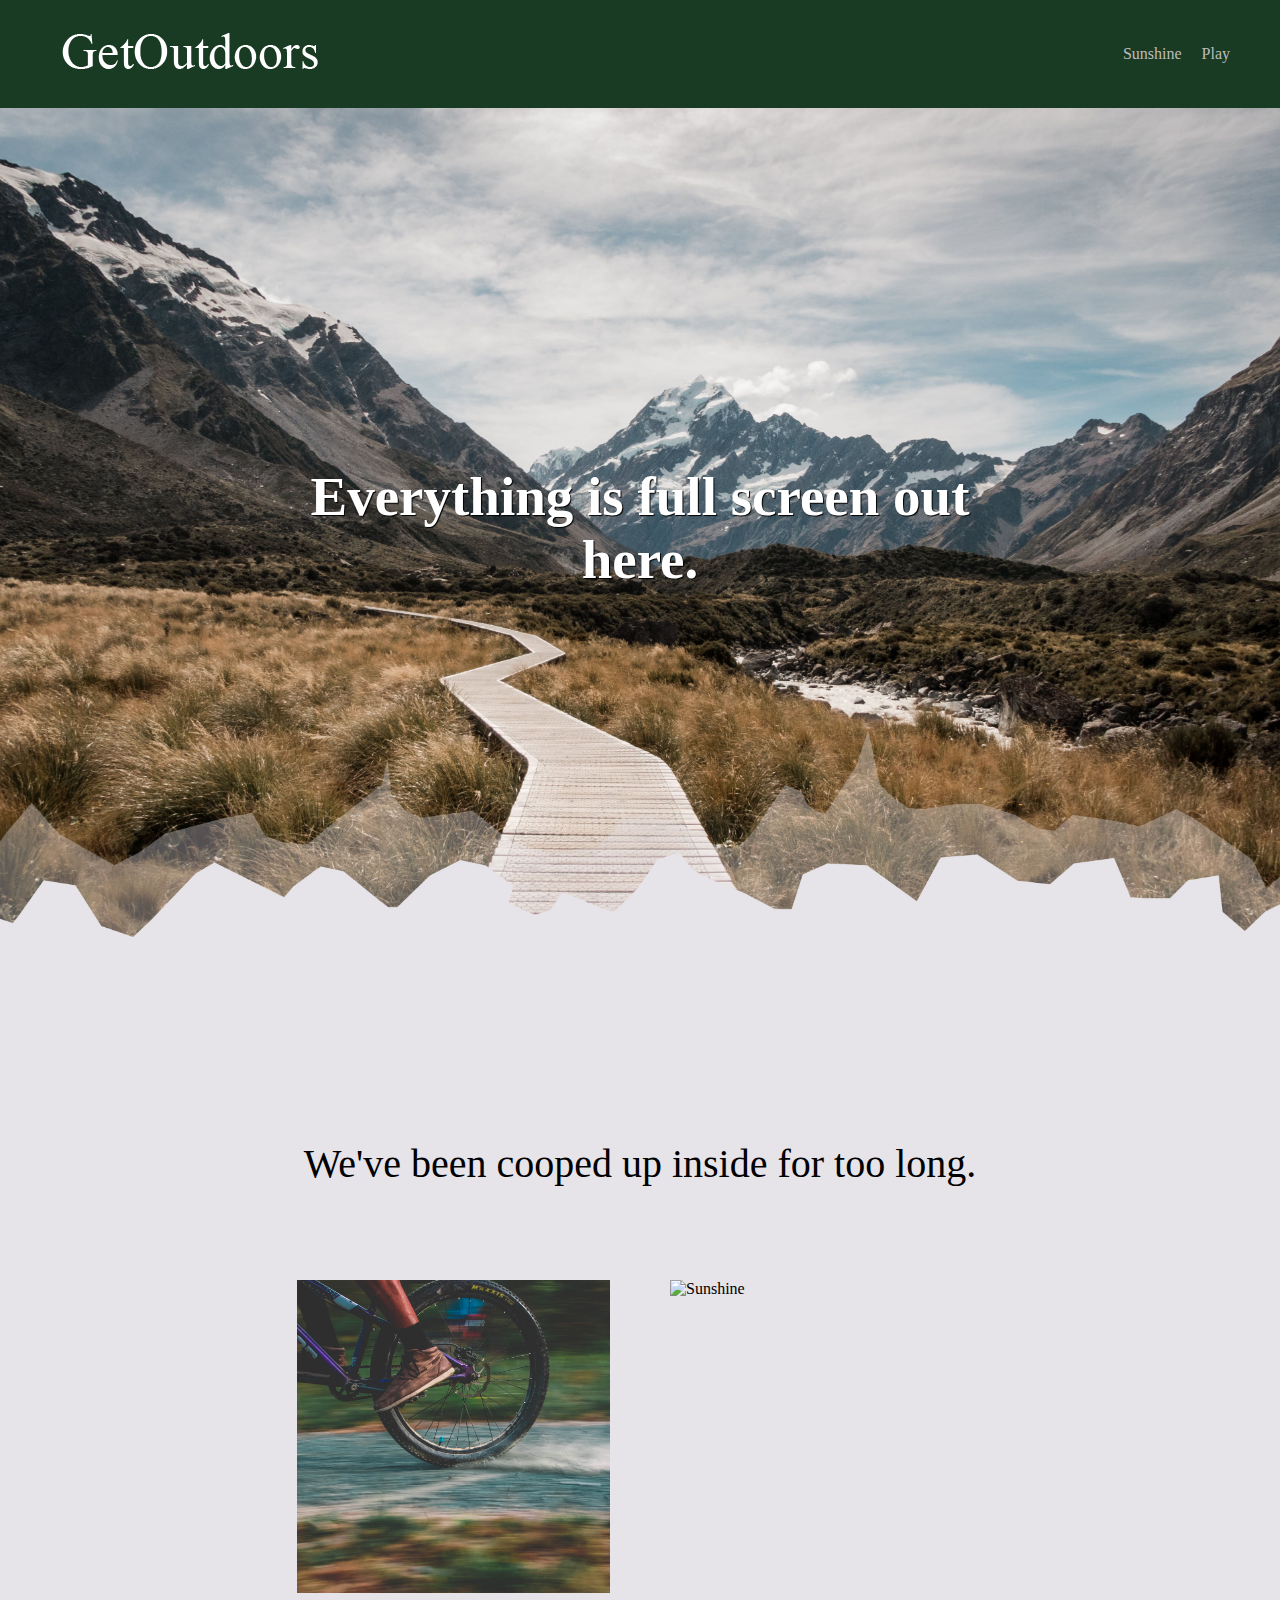
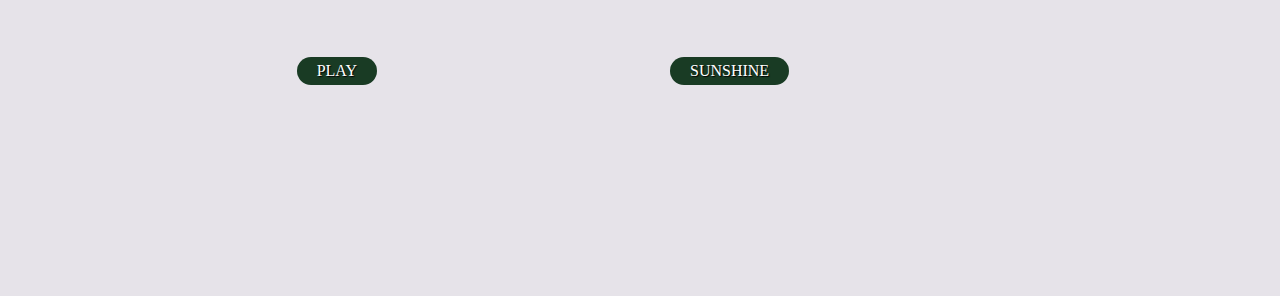
==== index.html @ 71cc0cac "first commit" ====
<!DOCTYPE html>
<html lang="en">
<!--  Head - invisible stuff!!  -->

<head>
    <title>Get Outdoors</title>

    <meta name="viewport" content="width=device-width, initial-scale=1.0">

    <link rel="stylesheet" href="css/style.css">

</head>

<body>
    <header class="pg-padding">
        <a href="index.html"><img src="images/GetOutdoors-logo5.png" alt="GetOutdoors"> </a>
        <nav class="primary-nav">
            <ul>
                <li><a href="sunshine.html">Sunshine</a></li>
                <li><a href="play.html">Play</a></li>
            </ul>
        </nav>
    </header>

    <main>
        <section class="feature pg-padding">
            <div></div>
            <div>

            </div>
            <div></div>
            <div></div>
            <div>
                <h3>Everything is full screen out here.</h3>
            </div>
        </section>

        <section class="pg-padding p3 cooped">
            <div>
                <p>We've been cooped up inside for too long.</p>
            </div>
            <div></div>
        </section>

        <section class="pg-padding options">
            <div></div>
            <div>
                <img src="images/play-iconNEW.png" alt="Play">
            </div>
            <div>
                <img src="images/sunshine-iconNEW.png" alt="Sunshine">
            </div>

            <div></div>
            <div></div>

            <div><a href="play.html" class="button button-green">PLAY</a>
            </div>

            <div><a href="sunshine.html" class="button button-green">SUNSHINE</a>
            </div>

            <div></div>

        </section>





    </main>
---- css/style.css ----
/* basic RULES*/

* {
    box-sizing: border-box;
}

body,
html {
    min-height: 100vh;
    margin: 0;
}

img {
    max-width: 100%;
}

/* end basic RULES*/


body {
    background: #E6E3E9;
}

header {
    background: black;
    position: fixed;
    z-index: 9;
    width: 100%;
    display: flex;
    justify-content: space-between;
    align-items: center;
    background: rgb(25, 59, 36);
}

.primary-nav ul {
    margin: 0;
    padding: 0;
    list-style: none;
    display: flex;
    justify-content: space-between;
}

.primary-nav ul li {
    padding-left: 20px;
}

.primary-nav ul a {
    color: rgb(189, 189, 189);
    text-decoration: none;
    display: inline-block;
    padding: 10px 0;
    border-bottom: 1px dotted transparent;
    transition: 1s;
}

.primary-nav ul a:hover,
.primary-nav ul a.active {
    border-bottom: 1px dotted white;
    color: white;
}

.primary-nav ul a.active {
    font-weight: bold;
}

.pg-padding {
    padding: 30px 50px;
}

.feature {
    height: 100vh;
    width: 100vw;
    background-image: url('../images/hero6.jpg');
    background-position: center;
    background-size: cover;
    display: grid;
    grid-template-columns: 1fr 3fr 1fr;
    grid-template-rows: 1fr 1fr 1fr;
    position: relative;
}

main {
    padding-top: 100px;
}

.play-header {
    background-image: url('../images/play-header.jpg');
    background-position: right;
    background-size: cover;
    text-align: center;
    display: grid;
    position: relative;
}

.sunshine-header {
    height: 25vh;
    width: 100vw;
    background-image: url('../images/sunshine-header.jpg');
    background-position: right;
    background-size: cover;
    text-align: center;
    display: grid;
    position: relative;
}

.play-images {
    display: grid;
    grid-template-columns: 1fr 1fr 1fr;
    grid-template-rows: 1fr 1fr;
    grid-gap: 20px;
}

.cooped {
    display: grid;
    grid-template-rows: 1fr 1fr;
    padding: 100px;
}

.options {
    display: grid;
    grid-template-columns: 1fr 2fr 2fr 1fr;
    grid-template-rows: 2fr 1fr;
    grid-gap: 60px;
    padding: 80px;
}

.button {
    color: white;
    text-decoration: none;
    padding: 5px 20px;
    border-radius: 15px;
    display: inline-block;
    transition: .5s rgb(25, 59, 36);
    text-shadow: 1px 1px 1px black;
    /* justify-content: center; */
}

.button-green {
    background: rgb(25, 59, 36);
    position: absolute;
}

.button-green:hover {
    background: grey;
    color: black;
}


/*  TYPOGRAPHY   */

h1 {
    color: black;
    text-align: center;
    font-size: 55px;
    font-style: normal;
    height: 50px;
}

h2 {
    color: white;
    text-align: center;
    font-size: 55px;
    font-style: normal;
    height: 50px;
}

h3 {
    color: white;
    text-align: center;
    font-size: 55px;
    font-style: normal;
    height: 50px;
    text-shadow: 1px 1px 1px black;

}

.p2 {
    color: white;
    font-size: 20px;
}

.p3 {
    text-align: center;
    font-size: 40px;
    font-style: normal;
    height: 50px;
}
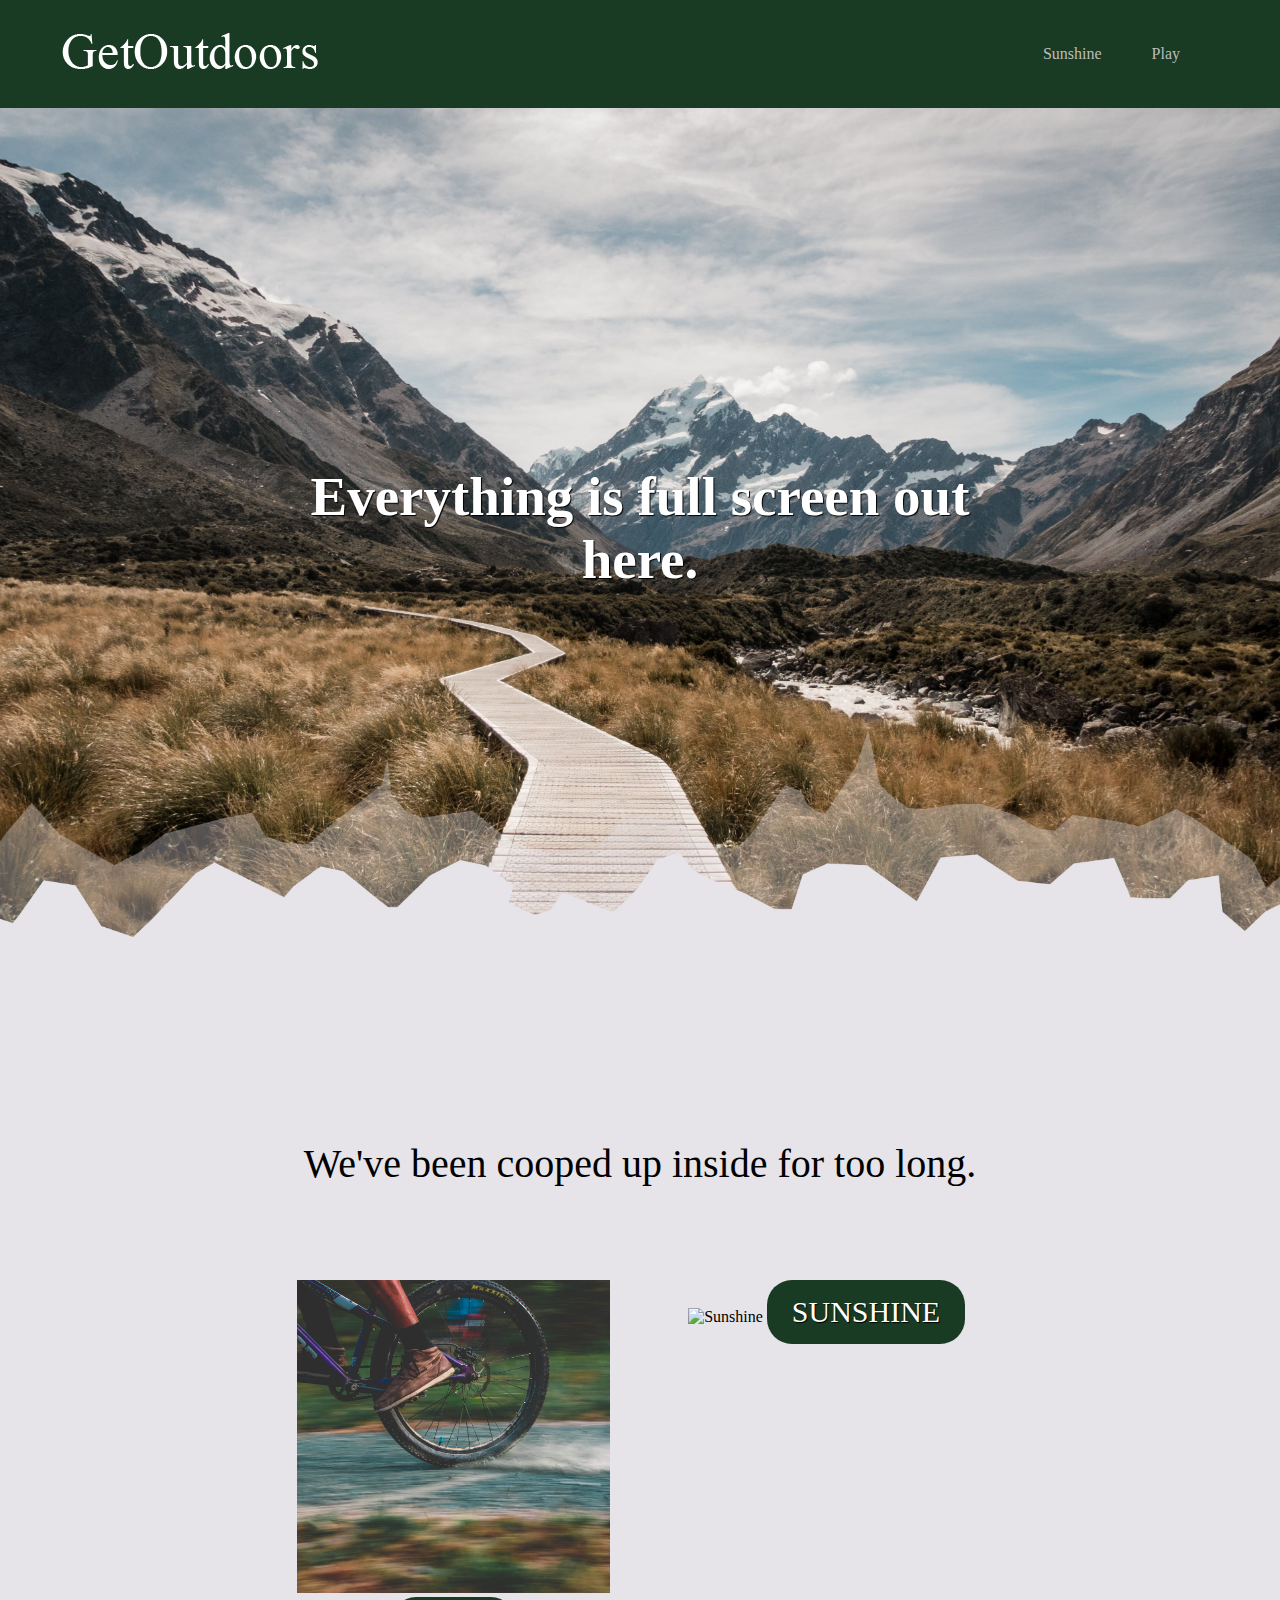
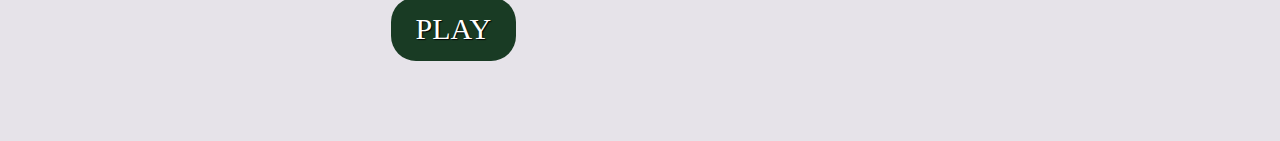
==== commit 136947e3: "added to sunshine page" ====
--- a/index.html
+++ b/index.html
@@ -46,24 +46,21 @@
             <div></div>
             <div>
                 <img src="images/play-iconNEW.png" alt="Play">
+                <a href="play.html" class="button button-green">PLAY</a>
             </div>
             <div>
                 <img src="images/sunshine-iconNEW.png" alt="Sunshine">
-            </div>
-
-            <div></div>
-            <div></div>
-
-            <div><a href="play.html" class="button button-green">PLAY</a>
-            </div>
-
-            <div><a href="sunshine.html" class="button button-green">SUNSHINE</a>
+                <a href="sunshine.html" class="button button-green">SUNSHINE</a>
             </div>
 
             <div></div>
 
         </section>
 
+        <footer>
+
+        </footer>
+
 
 
 
--- a/css/style.css
+++ b/css/style.css
@@ -41,7 +41,7 @@
 }
 
 .primary-nav ul li {
-    padding-left: 20px;
+    padding-right: 50px;
 }
 
 .primary-nav ul a {
@@ -92,6 +92,11 @@
     position: relative;
 }
 
+.play-header>div {
+    max-width: 1000px;
+    margin: auto;
+}
+
 .sunshine-header {
     height: 25vh;
     width: 100vw;
@@ -119,30 +124,51 @@
 .options {
     display: grid;
     grid-template-columns: 1fr 2fr 2fr 1fr;
-    grid-template-rows: 2fr 1fr;
     grid-gap: 60px;
     padding: 80px;
+    text-align: center;
 }
 
 .button {
     color: white;
     text-decoration: none;
-    padding: 5px 20px;
-    border-radius: 15px;
+    padding: 15px 25px;
+    border-radius: 25px;
     display: inline-block;
     transition: .5s rgb(25, 59, 36);
     text-shadow: 1px 1px 1px black;
-    /* justify-content: center; */
+    font-size: 30px;
+
 }
 
 .button-green {
     background: rgb(25, 59, 36);
-    position: absolute;
 }
 
 .button-green:hover {
-    background: grey;
-    color: black;
+    background: rgb(16, 28, 20);
+    color: rgb(122, 170, 137);
+}
+
+.sunshine {
+    display: grid;
+    grid-template-columns: 1fr 1fr 1fr;
+    grid-gap: 20px;
+}
+
+.sleeping {
+    height: 200px;
+    width: 200px;
+}
+
+.happy {
+    height: 150px;
+    width: 150px;
+}
+
+.vitd {
+    height: 200px;
+    width: 200px;
 }
 
 
@@ -184,4 +210,10 @@
     font-size: 40px;
     font-style: normal;
     height: 50px;
+}
+
+.p4 {
+    color: black;
+    font-size: 20px;
+    text-shadow: .5px .5px .5px grey;
 }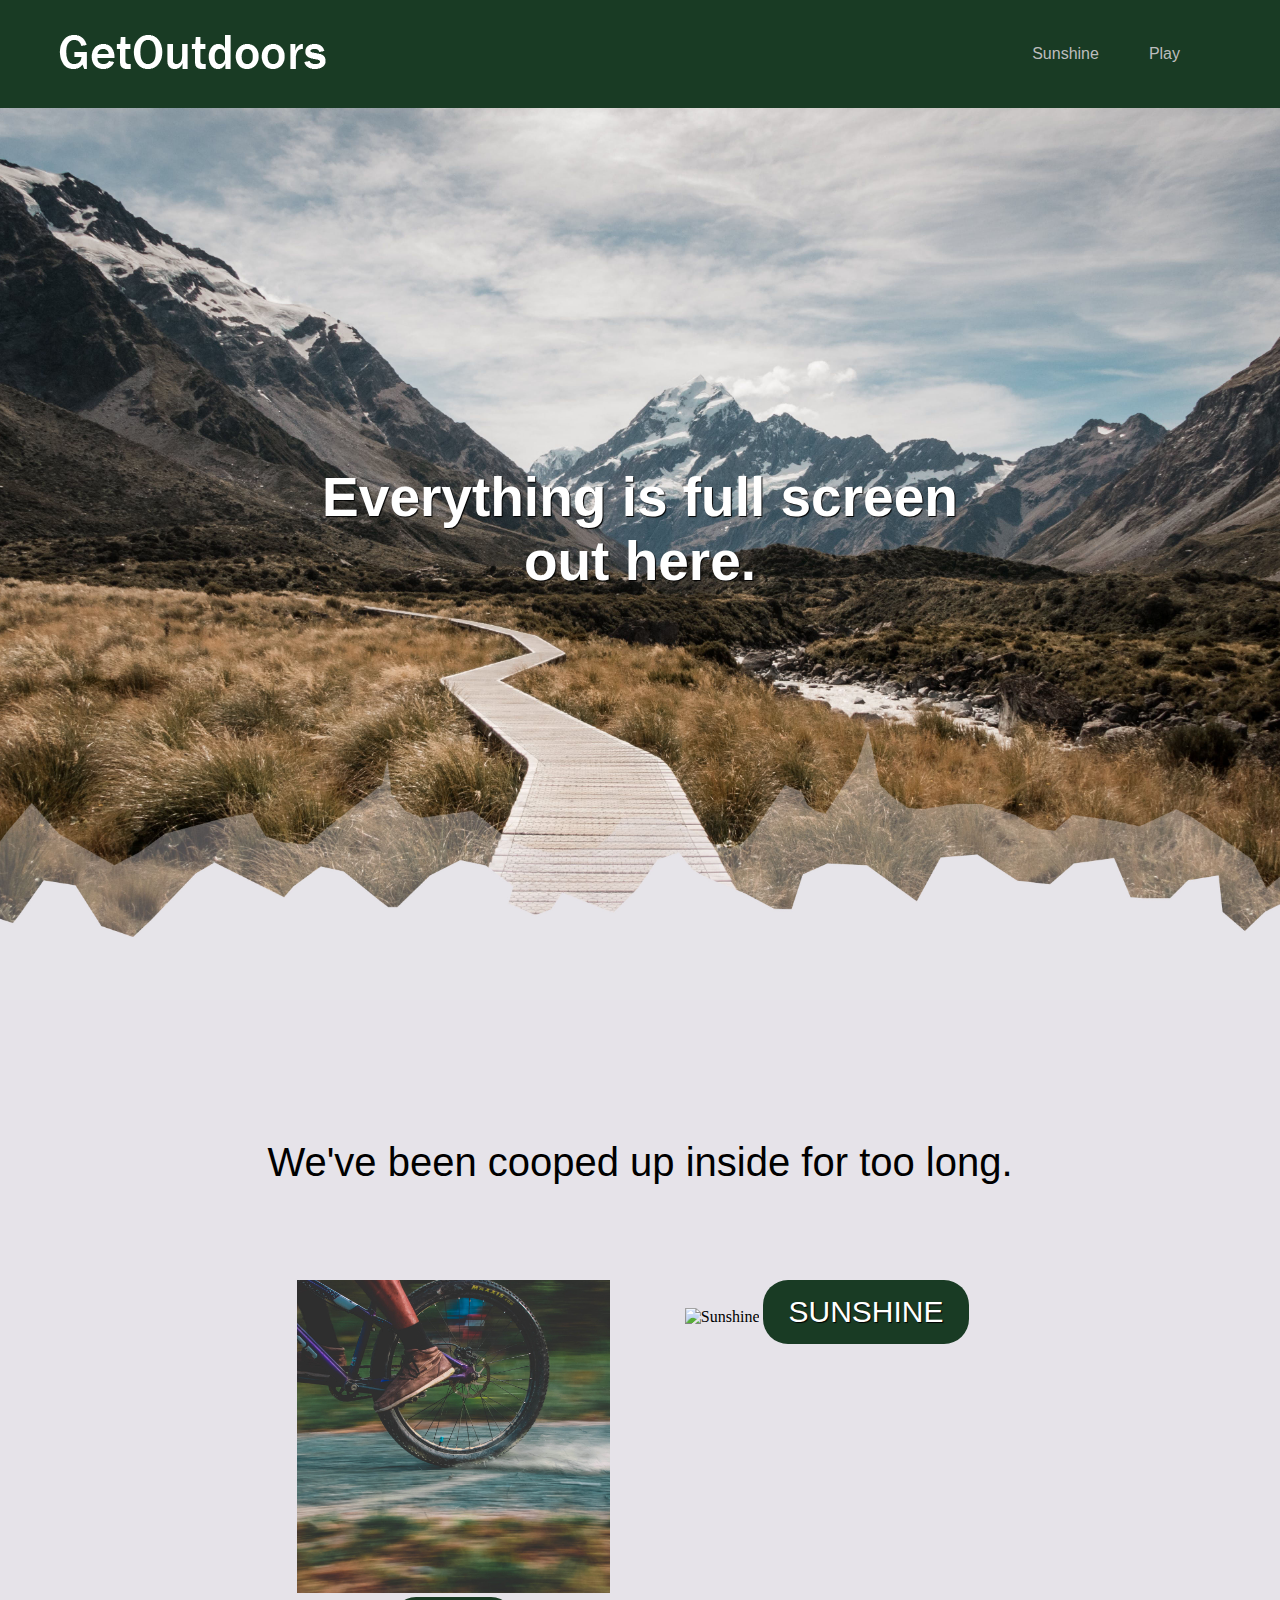
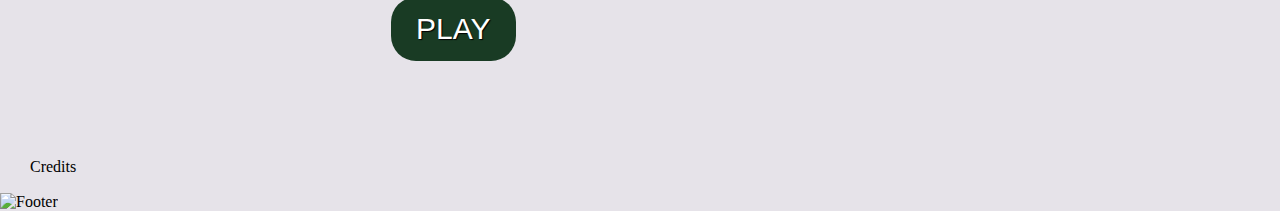
==== commit 1027af78: "7:40 update" ====
--- a/index.html
+++ b/index.html
@@ -54,12 +54,11 @@
             </div>
 
             <div></div>
-
         </section>
-
-        <footer>
-
-        </footer>
+        <section>
+            <p class="pg-padding2">Credits</p>
+            <img src="images/footer.png" alt="Footer">
+        </section>
 
 
 
--- a/css/style.css
+++ b/css/style.css
@@ -33,6 +33,7 @@
 }
 
 .primary-nav ul {
+    font-family: 'Franklin Gothic Medium', 'Arial Narrow', Arial, sans-serif;
     margin: 0;
     padding: 0;
     list-style: none;
@@ -67,6 +68,10 @@
     padding: 30px 50px;
 }
 
+.pg-padding2 {
+    padding: 1px 30px;
+}
+
 .feature {
     height: 100vh;
     width: 100vw;
@@ -130,6 +135,7 @@
 }
 
 .button {
+    font-family: 'Franklin Gothic Medium', 'Arial Narrow', Arial, sans-serif;
     color: white;
     text-decoration: none;
     padding: 15px 25px;
@@ -175,6 +181,7 @@
 /*  TYPOGRAPHY   */
 
 h1 {
+    font-family: 'Franklin Gothic Medium', 'Arial Narrow', Arial, sans-serif;
     color: black;
     text-align: center;
     font-size: 55px;
@@ -183,6 +190,7 @@
 }
 
 h2 {
+    font-family: 'Franklin Gothic Medium', 'Arial Narrow', Arial, sans-serif;
     color: white;
     text-align: center;
     font-size: 55px;
@@ -191,6 +199,7 @@
 }
 
 h3 {
+    font-family: 'Franklin Gothic Medium', 'Arial Narrow', Arial, sans-serif;
     color: white;
     text-align: center;
     font-size: 55px;
@@ -201,11 +210,13 @@
 }
 
 .p2 {
+    font-family: 'Franklin Gothic Medium', 'Arial Narrow', Arial, sans-serif;
     color: white;
     font-size: 20px;
 }
 
 .p3 {
+    font-family: 'Franklin Gothic Medium', 'Arial Narrow', Arial, sans-serif;
     text-align: center;
     font-size: 40px;
     font-style: normal;
@@ -213,7 +224,14 @@
 }
 
 .p4 {
+    font-family: 'Franklin Gothic Medium', 'Arial Narrow', Arial, sans-serif;
     color: black;
     font-size: 20px;
     text-shadow: .5px .5px .5px grey;
+}
+
+.p5 {
+    font-family: 'Franklin Gothic Medium', 'Arial Narrow', Arial, sans-serif;
+    color: black;
+    font-size: 20px;
 }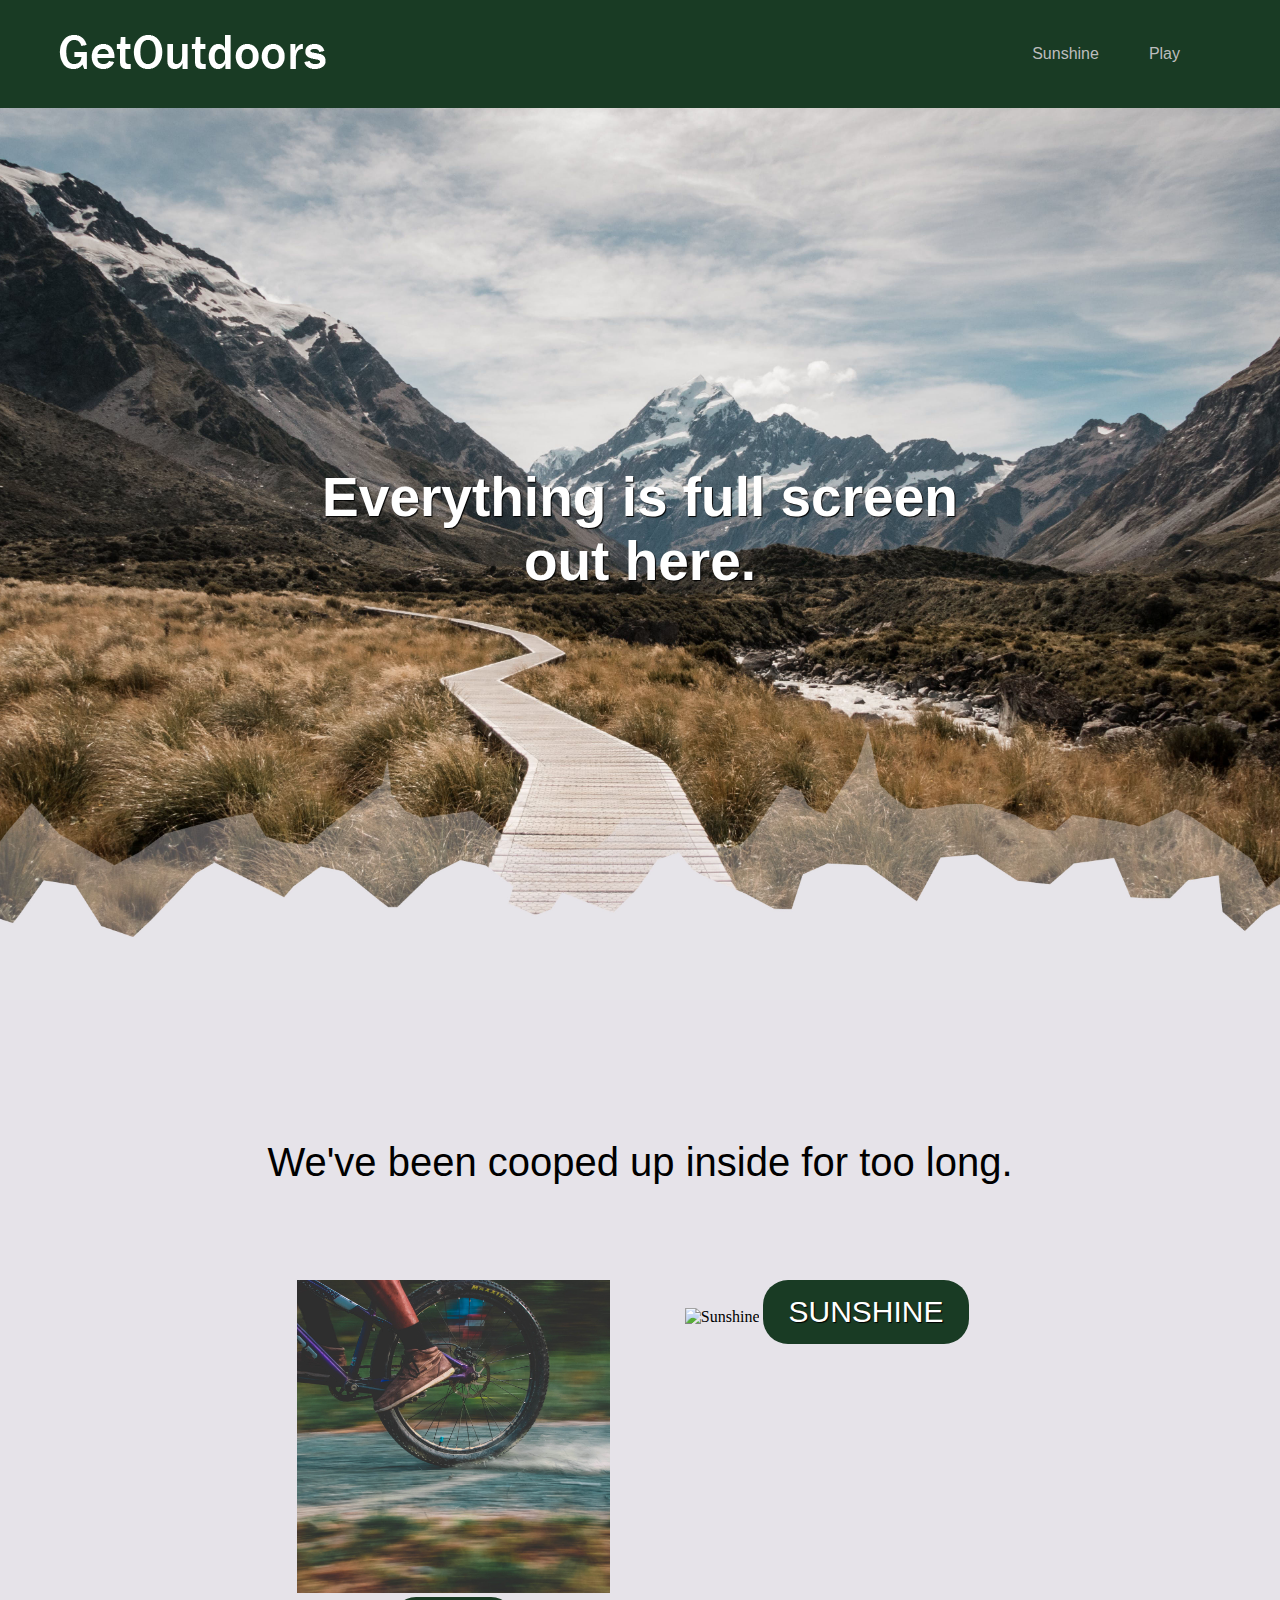
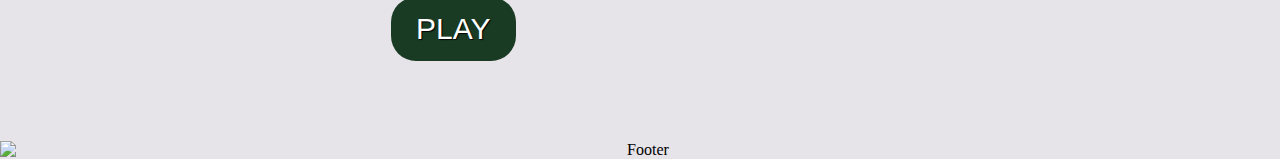
==== commit 974f6371: "footer added" ====
--- a/index.html
+++ b/index.html
@@ -55,13 +55,9 @@
 
             <div></div>
         </section>
-        <section>
-            <p class="pg-padding2">Credits</p>
+        <section class="footer-feature">
             <img src="images/footer.png" alt="Footer">
         </section>
 
 
-
-
-
     </main>--- a/css/style.css
+++ b/css/style.css
@@ -177,6 +177,14 @@
     width: 200px;
 }
 
+.footer-feature {
+    background-image: url('../images/footer.png');
+    background-position: center;
+    background-size: cover;
+    text-align: center;
+    display: grid;
+    position: relative;
+}
 
 /*  TYPOGRAPHY   */
 
@@ -221,6 +229,7 @@
     font-size: 40px;
     font-style: normal;
     height: 50px;
+
 }
 
 .p4 {
@@ -234,4 +243,8 @@
     font-family: 'Franklin Gothic Medium', 'Arial Narrow', Arial, sans-serif;
     color: black;
     font-size: 20px;
+}
+
+.more-space {
+    padding-bottom: 150px;
 }